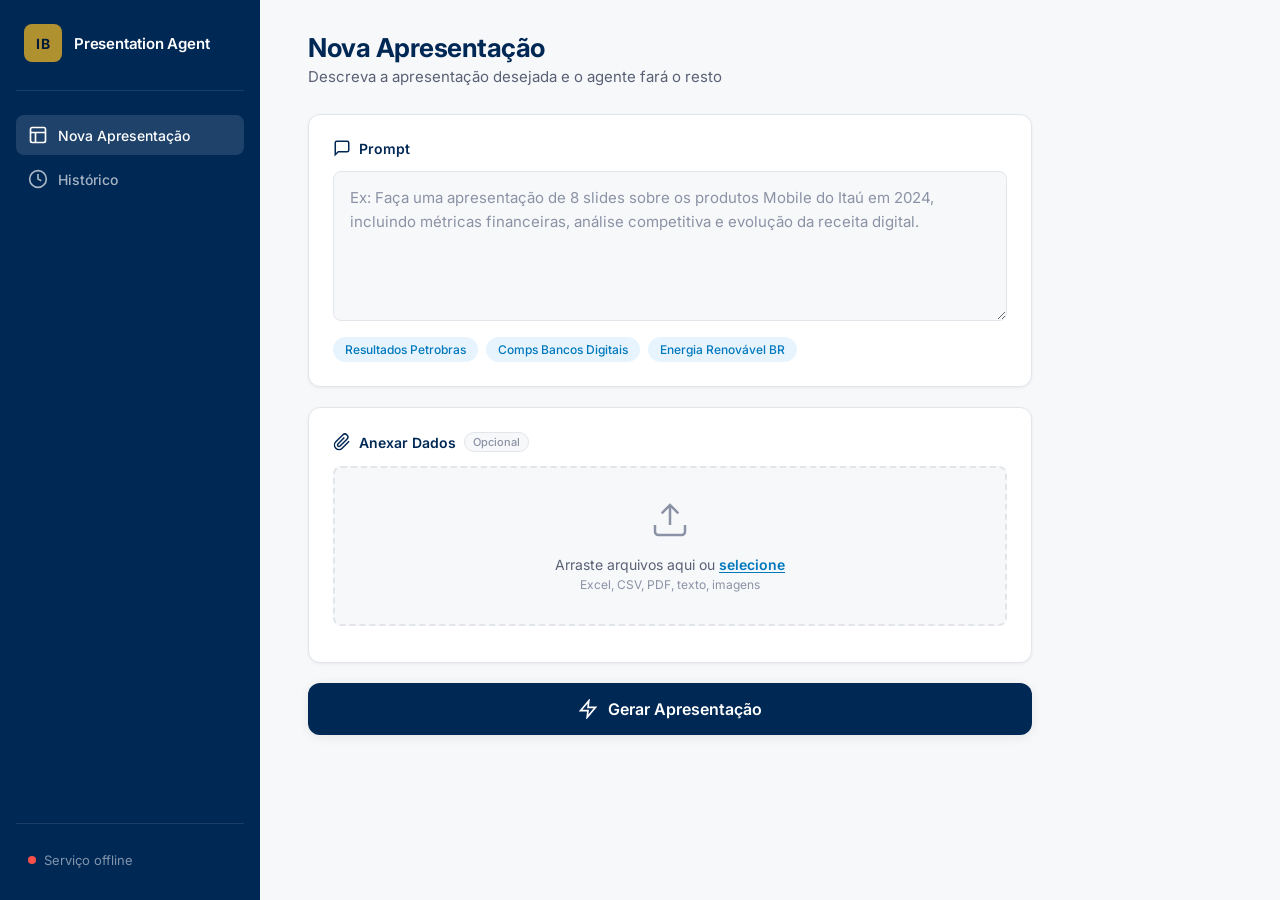
==== frontend-for-github/index.html @ 0ac18120 "fix: converter frontend-for-github em pasta normal e adicionar .gitmodules para pptx-service (corrig" ====
<!DOCTYPE html>
<html lang="pt-BR">
<head>
  <meta charset="UTF-8">
  <meta name="viewport" content="width=device-width, initial-scale=1.0">
  <title>IB Presentation Agent</title>
  <link rel="preconnect" href="https://fonts.googleapis.com">
  <link href="https://fonts.googleapis.com/css2?family=Inter:wght@300;400;500;600;700&display=swap" rel="stylesheet">
  <link rel="stylesheet" href="style.css">
</head>
<body>
  <div class="app">
    <aside class="sidebar">
      <div class="sidebar-logo">
        <div class="logo-icon">IB</div>
        <span class="logo-text">Presentation Agent</span>
      </div>
      <nav class="sidebar-nav">
        <a href="#" class="nav-item active">
          <svg width="20" height="20" viewBox="0 0 24 24" fill="none" stroke="currentColor" stroke-width="2"><rect x="3" y="3" width="18" height="18" rx="2"/><path d="M3 9h18M9 21V9"/></svg>
          Nova Apresentação
        </a>
        <a href="#" class="nav-item" id="nav-history">
          <svg width="20" height="20" viewBox="0 0 24 24" fill="none" stroke="currentColor" stroke-width="2"><circle cx="12" cy="12" r="10"/><polyline points="12 6 12 12 16 14"/></svg>
          Histórico
        </a>
      </nav>
      <div class="sidebar-footer">
        <div class="api-status" id="api-status">
          <span class="status-dot offline"></span>
          <span class="status-text">Verificando...</span>
        </div>
      </div>
    </aside>
    <main class="main">
      <header class="header">
        <div>
          <h1 class="header-title">Nova Apresentação</h1>
          <p class="header-subtitle">Descreva a apresentação desejada e o agente fará o resto</p>
        </div>
      </header>
      <div class="content">
        <section class="card prompt-card">
          <label class="card-label">
            <svg width="18" height="18" viewBox="0 0 24 24" fill="none" stroke="currentColor" stroke-width="2"><path d="M21 15a2 2 0 0 1-2 2H7l-4 4V5a2 2 0 0 1 2-2h14a2 2 0 0 1 2 2z"/></svg>
            Prompt
          </label>
          <textarea
            id="prompt-input"
            class="prompt-textarea"
            placeholder="Ex: Faça uma apresentação de 8 slides sobre os produtos Mobile do Itaú em 2024, incluindo métricas financeiras, análise competitiva e evolução da receita digital."
            rows="5"
          ></textarea>
          <div class="prompt-hints">
            <span class="hint" data-prompt="Faça uma apresentação de 8 slides sobre os resultados financeiros da Petrobras em 2024">Resultados Petrobras</span>
            <span class="hint" data-prompt="Crie uma apresentação de 6 slides comparando os bancos digitais no Brasil: Nubank, Inter e C6 Bank">Comps Bancos Digitais</span>
            <span class="hint" data-prompt="Apresentação de 10 slides sobre o mercado de energia renovável no Brasil, com foco em eólica e solar">Energia Renovável BR</span>
          </div>
        </section>
        <section class="card upload-card">
          <label class="card-label">
            <svg width="18" height="18" viewBox="0 0 24 24" fill="none" stroke="currentColor" stroke-width="2"><path d="M21.44 11.05l-9.19 9.19a6 6 0 0 1-8.49-8.49l9.19-9.19a4 4 0 0 1 5.66 5.66l-9.2 9.19a2 2 0 0 1-2.83-2.83l8.49-8.49"/></svg>
            Anexar Dados
            <span class="optional-badge">Opcional</span>
          </label>
          <div class="dropzone" id="dropzone">
            <div class="dropzone-content">
              <svg width="40" height="40" viewBox="0 0 24 24" fill="none" stroke="currentColor" stroke-width="1.5"><path d="M21 15v4a2 2 0 0 1-2 2H5a2 2 0 0 1-2-2v-4"/><polyline points="17 8 12 3 7 8"/><line x1="12" y1="3" x2="12" y2="15"/></svg>
              <p class="dropzone-text">Arraste arquivos aqui ou <span class="dropzone-link">selecione</span></p>
              <p class="dropzone-sub">Excel, CSV, PDF, texto, imagens</p>
            </div>
            <input type="file" id="file-input" multiple accept=".xlsx,.xls,.csv,.pdf,.txt,.json,.png,.jpg,.jpeg" hidden>
          </div>
          <div class="file-list" id="file-list"></div>
        </section>
        <button class="generate-btn" id="generate-btn">
          <svg width="20" height="20" viewBox="0 0 24 24" fill="none" stroke="currentColor" stroke-width="2"><polygon points="13 2 3 14 12 14 11 22 21 10 12 10"/></svg>
          Gerar Apresentação
        </button>
        <section class="card progress-card hidden" id="progress-card">
          <div class="progress-header">
            <div class="spinner"></div>
            <span class="progress-title" id="progress-title">Iniciando...</span>
          </div>
          <div class="progress-bar-container">
            <div class="progress-bar" id="progress-bar"></div>
          </div>
          <div class="progress-steps" id="progress-steps">
            <div class="step active" data-step="1"><span class="step-dot"></span><span class="step-label">Analisando prompt</span></div>
            <div class="step" data-step="2"><span class="step-dot"></span><span class="step-label">Pesquisando dados</span></div>
            <div class="step" data-step="3"><span class="step-dot"></span><span class="step-label">Gerando conteúdo</span></div>
            <div class="step" data-step="4"><span class="step-dot"></span><span class="step-label">Criando slides</span></div>
          </div>
        </section>
        <section class="card result-card hidden" id="result-card">
          <div class="result-icon">
            <svg width="48" height="48" viewBox="0 0 24 24" fill="none" stroke="currentColor" stroke-width="1.5"><path d="M22 11.08V12a10 10 0 1 1-5.93-9.14"/><polyline points="22 4 12 14.01 9 11.01"/></svg>
          </div>
          <h3 class="result-title">Apresentação Gerada</h3>
          <p class="result-sub" id="result-info"></p>
          <div class="result-reasoning-wrap hidden">
            <h4 class="result-reasoning-title">Raciocínio e pesquisas do agente</h4>
            <div class="result-reasoning-text" id="result-reasoning"></div>
          </div>
          <button class="download-btn" id="download-btn">
            <svg width="20" height="20" viewBox="0 0 24 24" fill="none" stroke="currentColor" stroke-width="2"><path d="M21 15v4a2 2 0 0 1-2 2H5a2 2 0 0 1-2-2v-4"/><polyline points="7 10 12 15 17 10"/><line x1="12" y1="15" x2="12" y2="3"/></svg>
            Baixar .pptx
          </button>
          <button class="new-btn" id="new-btn">Criar outra apresentação</button>
        </section>
        <section class="card error-card hidden" id="error-card">
          <div class="error-icon">
            <svg width="48" height="48" viewBox="0 0 24 24" fill="none" stroke="currentColor" stroke-width="1.5"><circle cx="12" cy="12" r="10"/><line x1="15" y1="9" x2="9" y2="15"/><line x1="9" y1="9" x2="15" y2="15"/></svg>
          </div>
          <h3 class="error-title">Erro ao Gerar</h3>
          <p class="error-message" id="error-message"></p>
          <button class="retry-btn" id="retry-btn">Tentar Novamente</button>
        </section>
      </div>
    </main>
  </div>
  <script src="app.js"></script>
</body>
</html>
---- frontend-for-github/style.css ----
/* ============================================
   IB Presentation Agent - Design System
   ============================================ */

:root {
  --navy: #002855;
  --navy-light: #003a75;
  --navy-dark: #001a3a;
  --blue: #0078be;
  --blue-light: #e8f4fd;
  --gold: #af9130;
  --gold-light: #f5f0e0;
  --bg: #f7f8fa;
  --surface: #ffffff;
  --border: #e2e5ea;
  --border-light: #eef0f3;
  --text: #1a1f2e;
  --text-secondary: #5a6175;
  --text-muted: #8b92a5;
  --green: #1a8a38;
  --green-bg: #e8f8ed;
  --red: #c22020;
  --red-bg: #fde8e8;
  --radius: 12px;
  --radius-sm: 8px;
  --shadow-sm: 0 1px 3px rgba(0, 0, 0, 0.06);
  --shadow: 0 2px 12px rgba(0, 0, 0, 0.08);
  --shadow-lg: 0 8px 30px rgba(0, 0, 0, 0.12);
  --transition: 0.2s ease;
}

* { margin: 0; padding: 0; box-sizing: border-box; }

body {
  font-family: 'Inter', -apple-system, BlinkMacSystemFont, sans-serif;
  background: var(--bg);
  color: var(--text);
  min-height: 100vh;
  -webkit-font-smoothing: antialiased;
}

.app { display: flex; min-height: 100vh; }

.sidebar {
  width: 260px;
  background: var(--navy);
  color: white;
  display: flex;
  flex-direction: column;
  padding: 24px 16px;
  position: fixed;
  top: 0; left: 0; bottom: 0;
  z-index: 10;
}

.sidebar-logo {
  display: flex;
  align-items: center;
  gap: 12px;
  padding: 0 8px 28px;
  border-bottom: 1px solid rgba(255, 255, 255, 0.1);
  margin-bottom: 24px;
}

.logo-icon {
  width: 38px; height: 38px;
  background: var(--gold);
  border-radius: 8px;
  display: flex; align-items: center; justify-content: center;
  font-weight: 700; font-size: 14px; letter-spacing: 1px;
  color: var(--navy-dark);
}

.logo-text { font-weight: 600; font-size: 15px; letter-spacing: -0.2px; }

.sidebar-nav { flex: 1; display: flex; flex-direction: column; gap: 4px; }

.nav-item {
  display: flex; align-items: center; gap: 10px;
  padding: 10px 12px;
  border-radius: var(--radius-sm);
  color: rgba(255, 255, 255, 0.65);
  text-decoration: none;
  font-size: 14px; font-weight: 500;
  transition: var(--transition);
}

.nav-item:hover { background: rgba(255, 255, 255, 0.08); color: white; }
.nav-item.active { background: rgba(255, 255, 255, 0.12); color: white; }

.sidebar-footer { padding-top: 20px; border-top: 1px solid rgba(255, 255, 255, 0.1); }

.api-status {
  display: flex; align-items: center; gap: 8px;
  padding: 8px 12px;
  font-size: 13px;
  color: rgba(255, 255, 255, 0.5);
}

.status-dot { width: 8px; height: 8px; border-radius: 50%; flex-shrink: 0; }
.status-dot.online { background: #34d058; box-shadow: 0 0 6px rgba(52, 208, 88, 0.5); }
.status-dot.offline { background: #f85149; }

.main { flex: 1; margin-left: 260px; display: flex; flex-direction: column; }

.header { padding: 32px 48px 0; }
.header-title { font-size: 26px; font-weight: 700; color: var(--navy); letter-spacing: -0.5px; }
.header-subtitle { font-size: 15px; color: var(--text-secondary); margin-top: 4px; }

.content {
  padding: 28px 48px 48px;
  max-width: 820px;
  display: flex;
  flex-direction: column;
  gap: 20px;
}

.card {
  background: var(--surface);
  border: 1px solid var(--border);
  border-radius: var(--radius);
  padding: 24px;
  box-shadow: var(--shadow-sm);
}

.card-label {
  display: flex; align-items: center; gap: 8px;
  font-size: 14px; font-weight: 600; color: var(--navy);
  margin-bottom: 14px;
}

.optional-badge {
  font-size: 11px; font-weight: 500; color: var(--text-muted);
  background: var(--bg);
  padding: 2px 8px;
  border-radius: 10px;
  border: 1px solid var(--border);
}

.prompt-textarea {
  width: 100%;
  border: 1px solid var(--border);
  border-radius: var(--radius-sm);
  padding: 14px 16px;
  font-family: inherit;
  font-size: 15px;
  line-height: 1.6;
  color: var(--text);
  resize: vertical;
  min-height: 120px;
  transition: var(--transition);
  background: var(--bg);
}

.prompt-textarea::placeholder { color: var(--text-muted); }
.prompt-textarea:focus {
  outline: none;
  border-color: var(--blue);
  box-shadow: 0 0 0 3px var(--blue-light);
  background: white;
}

.prompt-hints { display: flex; gap: 8px; margin-top: 12px; flex-wrap: wrap; }

.hint {
  font-size: 12px;
  padding: 5px 12px;
  background: var(--blue-light);
  color: var(--blue);
  border-radius: 20px;
  cursor: pointer;
  transition: var(--transition);
  font-weight: 500;
}

.hint:hover { background: var(--blue); color: white; }

.dropzone {
  border: 2px dashed var(--border);
  border-radius: var(--radius-sm);
  padding: 32px;
  text-align: center;
  cursor: pointer;
  transition: var(--transition);
  background: var(--bg);
}

.dropzone:hover, .dropzone.dragover {
  border-color: var(--blue);
  background: var(--blue-light);
}

.dropzone-content svg { color: var(--text-muted); margin-bottom: 12px; }
.dropzone-text { font-size: 14px; color: var(--text-secondary); }
.dropzone-link { color: var(--blue); font-weight: 600; text-decoration: underline; text-underline-offset: 2px; }
.dropzone-sub { font-size: 12px; color: var(--text-muted); margin-top: 4px; }

.file-list { display: flex; flex-direction: column; gap: 8px; margin-top: 12px; }

.file-item {
  display: flex; align-items: center; gap: 10px;
  padding: 10px 14px;
  background: var(--bg);
  border-radius: var(--radius-sm);
  border: 1px solid var(--border-light);
}

.file-icon {
  width: 36px; height: 36px;
  border-radius: 8px;
  display: flex; align-items: center; justify-content: center;
  font-size: 11px; font-weight: 700; color: white;
  flex-shrink: 0;
  text-transform: uppercase;
}

.file-icon.xlsx { background: #1d6f42; }
.file-icon.csv { background: #2e7d32; }
.file-icon.pdf { background: #c62828; }
.file-icon.txt { background: #546e7a; }
.file-icon.json { background: #f57c00; }
.file-icon.img { background: #7b1fa2; }

.file-info { flex: 1; min-width: 0; }
.file-name { font-size: 13px; font-weight: 500; color: var(--text); white-space: nowrap; overflow: hidden; text-overflow: ellipsis; }
.file-size { font-size: 12px; color: var(--text-muted); }

.file-remove {
  width: 28px; height: 28px;
  border: none; background: transparent; color: var(--text-muted);
  cursor: pointer; border-radius: 6px;
  display: flex; align-items: center; justify-content: center;
  transition: var(--transition);
  flex-shrink: 0;
}

.file-remove:hover { background: var(--red-bg); color: var(--red); }

.generate-btn {
  display: flex; align-items: center; justify-content: center; gap: 10px;
  width: 100%;
  padding: 16px;
  background: var(--navy);
  color: white;
  border: none;
  border-radius: var(--radius);
  font-family: inherit;
  font-size: 16px;
  font-weight: 600;
  cursor: pointer;
  transition: var(--transition);
  box-shadow: var(--shadow);
}

.generate-btn:hover { background: var(--navy-light); box-shadow: var(--shadow-lg); transform: translateY(-1px); }
.generate-btn:active { transform: translateY(0); }
.generate-btn:disabled { opacity: 0.5; cursor: not-allowed; transform: none; box-shadow: none; }

.progress-card { border-color: var(--blue); border-width: 2px; }
.progress-header { display: flex; align-items: center; gap: 12px; margin-bottom: 18px; }

.spinner {
  width: 22px; height: 22px;
  border: 3px solid var(--border);
  border-top-color: var(--blue);
  border-radius: 50%;
  animation: spin 0.8s linear infinite;
}

@keyframes spin { to { transform: rotate(360deg); } }

.progress-title { font-size: 15px; font-weight: 600; color: var(--navy); }
.progress-bar-container { width: 100%; height: 6px; background: var(--bg); border-radius: 3px; overflow: hidden; margin-bottom: 20px; }
.progress-bar { height: 100%; background: linear-gradient(90deg, var(--navy), var(--blue)); border-radius: 3px; width: 0%; transition: width 0.6s ease; }
.progress-steps { display: flex; gap: 24px; }

.step { display: flex; align-items: center; gap: 8px; font-size: 13px; color: var(--text-muted); transition: var(--transition); }
.step.active { color: var(--blue); font-weight: 600; }
.step.done { color: var(--green); }

.step-dot { width: 10px; height: 10px; border-radius: 50%; border: 2px solid var(--border); flex-shrink: 0; transition: var(--transition); }
.step.active .step-dot { border-color: var(--blue); background: var(--blue); box-shadow: 0 0 6px rgba(0, 120, 190, 0.4); }
.step.done .step-dot { border-color: var(--green); background: var(--green); }

.result-card { text-align: center; padding: 40px 24px; border-color: var(--green); border-width: 2px; }
.result-icon { color: var(--green); margin-bottom: 16px; }
.result-title { font-size: 22px; font-weight: 700; color: var(--navy); margin-bottom: 6px; }
.result-sub { font-size: 14px; color: var(--text-secondary); margin-bottom: 24px; }

.result-reasoning-wrap {
  text-align: left;
  margin-bottom: 24px;
  padding: 16px;
  background: var(--bg);
  border: 1px solid var(--border);
  border-radius: var(--radius-sm);
}
.result-reasoning-wrap.hidden { display: none !important; }
.result-reasoning-title { font-size: 13px; font-weight: 600; color: var(--navy); margin-bottom: 10px; }
.result-reasoning-text { font-size: 13px; color: var(--text-secondary); line-height: 1.6; white-space: pre-wrap; word-break: break-word; }

.download-btn {
  display: inline-flex; align-items: center; gap: 8px;
  padding: 14px 36px;
  background: var(--green);
  color: white;
  border: none;
  border-radius: var(--radius-sm);
  font-family: inherit;
  font-size: 15px;
  font-weight: 600;
  cursor: pointer;
  transition: var(--transition);
  box-shadow: var(--shadow);
}

.download-btn:hover { filter: brightness(1.1); box-shadow: var(--shadow-lg); transform: translateY(-1px); }

.new-btn {
  display: block;
  margin: 16px auto 0;
  padding: 10px 24px;
  background: transparent;
  color: var(--text-secondary);
  border: 1px solid var(--border);
  border-radius: var(--radius-sm);
  font-family: inherit;
  font-size: 14px;
  font-weight: 500;
  cursor: pointer;
  transition: var(--transition);
}

.new-btn:hover { background: var(--bg); color: var(--text); }

.error-card { text-align: center; padding: 40px 24px; border-color: var(--red); border-width: 2px; }
.error-icon { color: var(--red); margin-bottom: 16px; }
.error-title { font-size: 20px; font-weight: 700; color: var(--red); margin-bottom: 8px; }
.error-message { font-size: 14px; color: var(--text-secondary); margin-bottom: 24px; max-width: 500px; margin-left: auto; margin-right: auto; line-height: 1.6; }
.retry-btn { padding: 12px 28px; background: var(--red); color: white; border: none; border-radius: var(--radius-sm); font-family: inherit; font-size: 14px; font-weight: 600; cursor: pointer; transition: var(--transition); }
.retry-btn:hover { filter: brightness(1.1); }

.hidden { display: none !important; }

@media (max-width: 900px) {
  .sidebar { width: 72px; padding: 16px 8px; }
  .logo-text, .nav-item span:not(.step-dot), .status-text { display: none; }
  .sidebar-logo { justify-content: center; padding-bottom: 20px; }
  .nav-item { justify-content: center; padding: 12px; }
  .main { margin-left: 72px; }
  .header, .content { padding-left: 28px; padding-right: 28px; }
  .progress-steps { flex-wrap: wrap; gap: 12px; }
}

@media (max-width: 600px) {
  .sidebar { display: none; }
  .main { margin-left: 0; }
  .header, .content { padding-left: 20px; padding-right: 20px; }
  .header { padding-top: 24px; }
  .prompt-hints { flex-direction: column; }
}
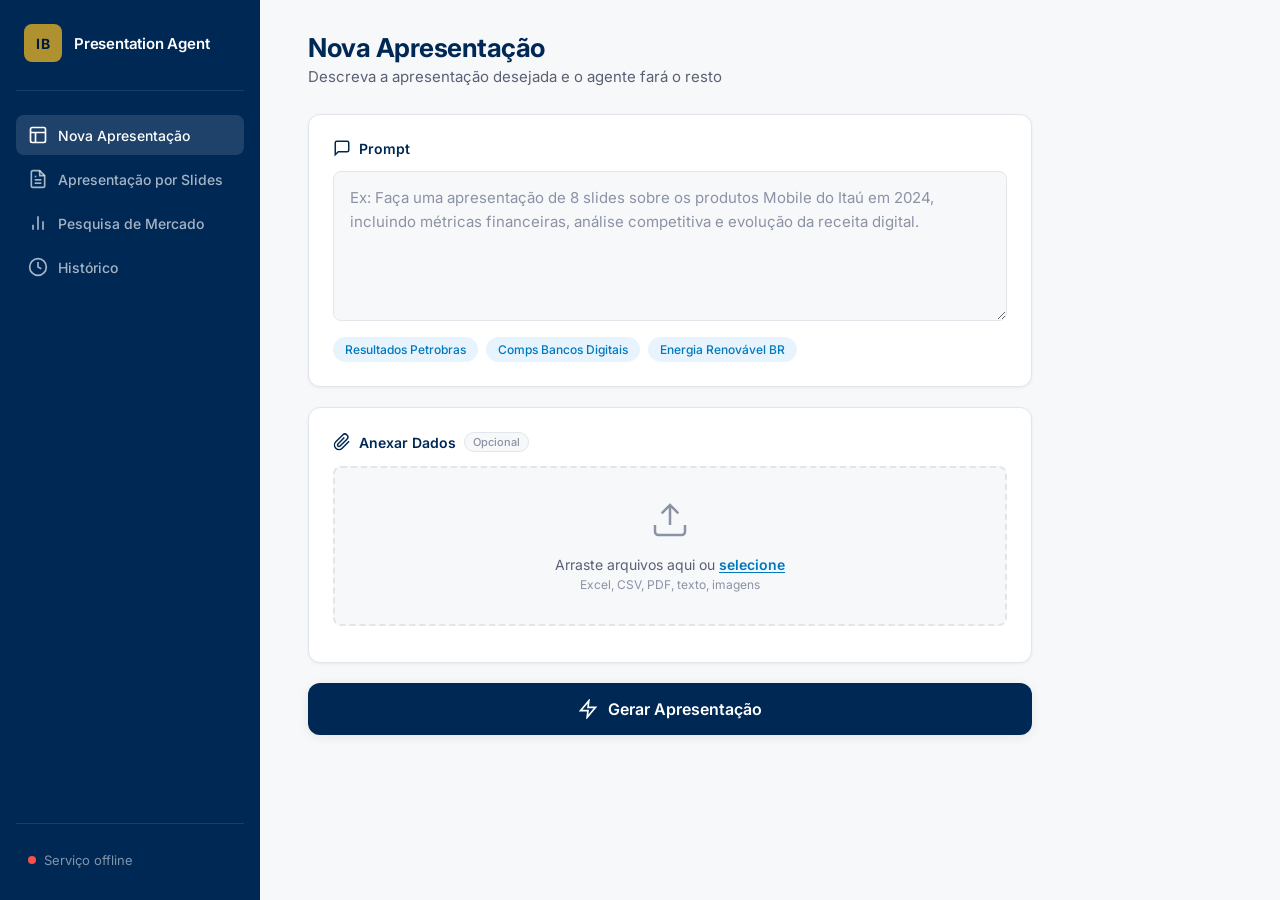
==== commit 4592162d: "feat: add Apresentação por Slides + sync full frontend" ====
--- a/frontend-for-github/index.html
+++ b/frontend-for-github/index.html
@@ -10,21 +10,32 @@
 </head>
 <body>
   <div class="app">
+    <!-- Sidebar -->
     <aside class="sidebar">
       <div class="sidebar-logo">
         <div class="logo-icon">IB</div>
         <span class="logo-text">Presentation Agent</span>
       </div>
+
       <nav class="sidebar-nav">
-        <a href="#" class="nav-item active">
+        <a href="#" class="nav-item active" id="nav-presentation">
           <svg width="20" height="20" viewBox="0 0 24 24" fill="none" stroke="currentColor" stroke-width="2"><rect x="3" y="3" width="18" height="18" rx="2"/><path d="M3 9h18M9 21V9"/></svg>
           Nova Apresentação
+        </a>
+        <a href="#" class="nav-item" id="nav-slides-prompt">
+          <svg width="20" height="20" viewBox="0 0 24 24" fill="none" stroke="currentColor" stroke-width="2"><path d="M14 2H6a2 2 0 0 0-2 2v16a2 2 0 0 0 2 2h12a2 2 0 0 0 2-2V8z"/><polyline points="14 2 14 8 20 8"/><line x1="16" y1="13" x2="8" y2="13"/><line x1="16" y1="17" x2="8" y2="17"/><polyline points="10 9 9 9 8 9"/></svg>
+          Apresentação por Slides
+        </a>
+        <a href="#" class="nav-item" id="nav-market-research">
+          <svg width="20" height="20" viewBox="0 0 24 24" fill="none" stroke="currentColor" stroke-width="2"><line x1="18" y1="20" x2="18" y2="10"/><line x1="12" y1="20" x2="12" y2="4"/><line x1="6" y1="20" x2="6" y2="14"/></svg>
+          Pesquisa de Mercado
         </a>
         <a href="#" class="nav-item" id="nav-history">
           <svg width="20" height="20" viewBox="0 0 24 24" fill="none" stroke="currentColor" stroke-width="2"><circle cx="12" cy="12" r="10"/><polyline points="12 6 12 12 16 14"/></svg>
           Histórico
         </a>
       </nav>
+
       <div class="sidebar-footer">
         <div class="api-status" id="api-status">
           <span class="status-dot offline"></span>
@@ -32,14 +43,22 @@
         </div>
       </div>
     </aside>
+
+    <!-- Main Content -->
     <main class="main">
+      <!-- Header -->
       <header class="header">
         <div>
           <h1 class="header-title">Nova Apresentação</h1>
           <p class="header-subtitle">Descreva a apresentação desejada e o agente fará o resto</p>
         </div>
       </header>
+
+      <!-- Content Area -->
       <div class="content">
+        <!-- View: Nova Apresentação -->
+        <div class="view-content view-presentation" id="view-presentation">
+        <!-- Prompt Section -->
         <section class="card prompt-card">
           <label class="card-label">
             <svg width="18" height="18" viewBox="0 0 24 24" fill="none" stroke="currentColor" stroke-width="2"><path d="M21 15a2 2 0 0 1-2 2H7l-4 4V5a2 2 0 0 1 2-2h14a2 2 0 0 1 2 2z"/></svg>
@@ -57,12 +76,15 @@
             <span class="hint" data-prompt="Apresentação de 10 slides sobre o mercado de energia renovável no Brasil, com foco em eólica e solar">Energia Renovável BR</span>
           </div>
         </section>
+
+        <!-- File Upload Section -->
         <section class="card upload-card">
           <label class="card-label">
             <svg width="18" height="18" viewBox="0 0 24 24" fill="none" stroke="currentColor" stroke-width="2"><path d="M21.44 11.05l-9.19 9.19a6 6 0 0 1-8.49-8.49l9.19-9.19a4 4 0 0 1 5.66 5.66l-9.2 9.19a2 2 0 0 1-2.83-2.83l8.49-8.49"/></svg>
             Anexar Dados
             <span class="optional-badge">Opcional</span>
           </label>
+
           <div class="dropzone" id="dropzone">
             <div class="dropzone-content">
               <svg width="40" height="40" viewBox="0 0 24 24" fill="none" stroke="currentColor" stroke-width="1.5"><path d="M21 15v4a2 2 0 0 1-2 2H5a2 2 0 0 1-2-2v-4"/><polyline points="17 8 12 3 7 8"/><line x1="12" y1="3" x2="12" y2="15"/></svg>
@@ -71,12 +93,78 @@
             </div>
             <input type="file" id="file-input" multiple accept=".xlsx,.xls,.csv,.pdf,.txt,.json,.png,.jpg,.jpeg" hidden>
           </div>
+
           <div class="file-list" id="file-list"></div>
         </section>
+
+        <!-- Generate Button -->
         <button class="generate-btn" id="generate-btn">
           <svg width="20" height="20" viewBox="0 0 24 24" fill="none" stroke="currentColor" stroke-width="2"><polygon points="13 2 3 14 12 14 11 22 21 10 12 10"/></svg>
           Gerar Apresentação
         </button>
+        </div>
+
+        <!-- View: Apresentação por Slides -->
+        <div class="view-content view-slides-prompt hidden" id="view-slides-prompt">
+          <section class="card prompt-card">
+            <label class="card-label">
+              <svg width="18" height="18" viewBox="0 0 24 24" fill="none" stroke="currentColor" stroke-width="2"><path d="M14 2H6a2 2 0 0 0-2 2v16a2 2 0 0 0 2 2h12a2 2 0 0 0 2-2V8z"/><polyline points="14 2 14 8 20 8"/><line x1="16" y1="13" x2="8" y2="13"/><line x1="16" y1="17" x2="8" y2="17"/><polyline points="10 9 9 9 8 9"/></svg>
+              Conteúdo dos Slides
+            </label>
+            <textarea
+              id="slides-prompt-input"
+              class="prompt-textarea"
+              placeholder="SLIDE 1 — COVER&#10;Headline: Título da Apresentação&#10;Subheadline: Subtítulo descritivo&#10;Strictly Confidential — Mês Ano&#10;&#10;SLIDE 2 — NOME DO SLIDE&#10;Headline: Título do slide&#10;Body: Parágrafos e bullets com o conteúdo...&#10;&#10;SLIDE 3 — COMPARATIVO&#10;Headline: Título&#10;Left column: item A, item B...&#10;Right column: item C, item D..."
+              rows="12"
+            ></textarea>
+            <p class="prompt-hint-text">Defina cada slide com Headline, Subheadline, Body, Left/Right column, ou tabelas (Term | Detail).</p>
+          </section>
+          <button class="generate-btn" id="slides-generate-btn">
+            <svg width="20" height="20" viewBox="0 0 24 24" fill="none" stroke="currentColor" stroke-width="2"><polygon points="13 2 3 14 12 14 11 22 21 10 12 10"/></svg>
+            Gerar Apresentação
+          </button>
+        </div>
+
+        <!-- View: Pesquisa de Mercado -->
+        <div class="view-content view-market-research hidden" id="view-market-research">
+          <section class="card prompt-card">
+            <label class="card-label">
+              <svg width="18" height="18" viewBox="0 0 24 24" fill="none" stroke="currentColor" stroke-width="2"><line x1="18" y1="20" x2="18" y2="10"/><line x1="12" y1="20" x2="12" y2="4"/><line x1="6" y1="20" x2="6" y2="14"/></svg>
+              Tópico de Pesquisa
+            </label>
+            <textarea
+              id="research-topic-input"
+              class="prompt-textarea"
+              placeholder="Ex: Mercado de bancos digitais no Brasil, setor de energia renovável, empresas ITUB4 PETR4 VALE3"
+              rows="4"
+            ></textarea>
+            <div class="research-options">
+              <div class="research-option">
+                <label for="research-period">Período</label>
+                <select id="research-period">
+                  <option value="12">Últimos 12 meses</option>
+                  <option value="6">Últimos 6 meses</option>
+                  <option value="24">Últimos 24 meses</option>
+                  <option value="36">Últimos 36 meses</option>
+                </select>
+              </div>
+              <div class="research-option">
+                <label for="research-sources">Fontes preferidas</label>
+                <select id="research-sources">
+                  <option value="">Todas (APIs + Web)</option>
+                  <option value="apis">Apenas APIs (Brapi, FMP)</option>
+                  <option value="web">Apenas pesquisa web</option>
+                </select>
+              </div>
+            </div>
+          </section>
+          <button class="generate-btn" id="research-execute-btn">
+            <svg width="20" height="20" viewBox="0 0 24 24" fill="none" stroke="currentColor" stroke-width="2"><polygon points="13 2 3 14 12 14 11 22 21 10 12 10"/></svg>
+            Executar Pesquisa
+          </button>
+        </div>
+
+        <!-- Progress Section (hidden by default) -->
         <section class="card progress-card hidden" id="progress-card">
           <div class="progress-header">
             <div class="spinner"></div>
@@ -86,12 +174,26 @@
             <div class="progress-bar" id="progress-bar"></div>
           </div>
           <div class="progress-steps" id="progress-steps">
-            <div class="step active" data-step="1"><span class="step-dot"></span><span class="step-label">Analisando prompt</span></div>
-            <div class="step" data-step="2"><span class="step-dot"></span><span class="step-label">Pesquisando dados</span></div>
-            <div class="step" data-step="3"><span class="step-dot"></span><span class="step-label">Gerando conteúdo</span></div>
-            <div class="step" data-step="4"><span class="step-dot"></span><span class="step-label">Criando slides</span></div>
-          </div>
-        </section>
+            <div class="step active" data-step="1">
+              <span class="step-dot"></span>
+              <span class="step-label">Analisando prompt</span>
+            </div>
+            <div class="step" data-step="2">
+              <span class="step-dot"></span>
+              <span class="step-label">Pesquisando dados</span>
+            </div>
+            <div class="step" data-step="3">
+              <span class="step-dot"></span>
+              <span class="step-label">Gerando conteúdo</span>
+            </div>
+            <div class="step" data-step="4">
+              <span class="step-dot"></span>
+              <span class="step-label">Criando slides</span>
+            </div>
+          </div>
+        </section>
+
+        <!-- Result Section (hidden by default) -->
         <section class="card result-card hidden" id="result-card">
           <div class="result-icon">
             <svg width="48" height="48" viewBox="0 0 24 24" fill="none" stroke="currentColor" stroke-width="1.5"><path d="M22 11.08V12a10 10 0 1 1-5.93-9.14"/><polyline points="22 4 12 14.01 9 11.01"/></svg>
@@ -102,12 +204,37 @@
             <h4 class="result-reasoning-title">Raciocínio e pesquisas do agente</h4>
             <div class="result-reasoning-text" id="result-reasoning"></div>
           </div>
-          <button class="download-btn" id="download-btn">
-            <svg width="20" height="20" viewBox="0 0 24 24" fill="none" stroke="currentColor" stroke-width="2"><path d="M21 15v4a2 2 0 0 1-2 2H5a2 2 0 0 1-2-2v-4"/><polyline points="7 10 12 15 17 10"/><line x1="12" y1="15" x2="12" y2="3"/></svg>
-            Baixar .pptx
-          </button>
+          <div class="result-analysis-wrap hidden" id="result-analysis-wrap">
+            <div class="result-analysis-header">
+              <h4 class="result-analysis-title">Roteiro de apresentação — conteúdo definido para cada slide</h4>
+              <button type="button" class="copy-analysis-btn" id="copy-analysis-btn">Copiar</button>
+            </div>
+            <pre class="result-analysis-text" id="result-analysis-text"></pre>
+          </div>
+          <div class="result-actions" id="result-actions-presentation">
+            <button class="download-btn" id="open-slides-btn">
+              <svg width="20" height="20" viewBox="0 0 24 24" fill="none" stroke="currentColor" stroke-width="2"><rect x="2" y="3" width="20" height="14" rx="2"/><path d="M8 21h8"/><path d="M12 17v4"/></svg>
+              Abrir Apresentação
+            </button>
+            <button class="download-btn sheets-btn" id="open-sheets-btn" style="display:none;">
+              <svg width="20" height="20" viewBox="0 0 24 24" fill="none" stroke="currentColor" stroke-width="2"><rect x="3" y="3" width="18" height="18" rx="2"/><path d="M3 9h18"/><path d="M3 15h18"/><path d="M9 3v18"/></svg>
+              Editar Dados (Sheets)
+            </button>
+          </div>
+          <div class="result-actions hidden" id="result-actions-research">
+            <button class="download-btn" id="open-research-sheets-btn">
+              <svg width="20" height="20" viewBox="0 0 24 24" fill="none" stroke="currentColor" stroke-width="2"><rect x="3" y="3" width="18" height="18" rx="2"/><path d="M3 9h18"/><path d="M3 15h18"/><path d="M9 3v18"/></svg>
+              Abrir Planilha
+            </button>
+            <button class="download-btn sheets-btn" id="open-report-btn" style="display:none;">
+              <svg width="20" height="20" viewBox="0 0 24 24" fill="none" stroke="currentColor" stroke-width="2"><path d="M14 2H6a2 2 0 0 0-2 2v16a2 2 0 0 0 2 2h12a2 2 0 0 0 2-2V8z"/><polyline points="14 2 14 8 20 8"/><line x1="16" y1="13" x2="8" y2="13"/><line x1="16" y1="17" x2="8" y2="17"/><polyline points="10 9 9 9 8 9"/></svg>
+              Abrir Relatório
+            </button>
+          </div>
           <button class="new-btn" id="new-btn">Criar outra apresentação</button>
         </section>
+
+        <!-- Error Section (hidden by default) -->
         <section class="card error-card hidden" id="error-card">
           <div class="error-icon">
             <svg width="48" height="48" viewBox="0 0 24 24" fill="none" stroke="currentColor" stroke-width="1.5"><circle cx="12" cy="12" r="10"/><line x1="15" y1="9" x2="9" y2="15"/><line x1="9" y1="9" x2="15" y2="15"/></svg>
@@ -119,6 +246,7 @@
       </div>
     </main>
   </div>
+
   <script src="app.js"></script>
 </body>
 </html>
--- a/frontend-for-github/style.css
+++ b/frontend-for-github/style.css
@@ -115,6 +115,8 @@
   gap: 20px;
 }
 
+.view-content { display: flex; flex-direction: column; gap: 20px; }
+
 .card {
   background: var(--surface);
   border: 1px solid var(--border);
@@ -131,10 +133,8 @@
 
 .optional-badge {
   font-size: 11px; font-weight: 500; color: var(--text-muted);
-  background: var(--bg);
-  padding: 2px 8px;
-  border-radius: 10px;
-  border: 1px solid var(--border);
+  background: var(--bg); padding: 2px 8px;
+  border-radius: 10px; border: 1px solid var(--border);
 }
 
 .prompt-textarea {
@@ -142,123 +142,111 @@
   border: 1px solid var(--border);
   border-radius: var(--radius-sm);
   padding: 14px 16px;
-  font-family: inherit;
-  font-size: 15px;
-  line-height: 1.6;
-  color: var(--text);
-  resize: vertical;
-  min-height: 120px;
-  transition: var(--transition);
-  background: var(--bg);
+  font-family: inherit; font-size: 15px; line-height: 1.6;
+  color: var(--text); resize: vertical; min-height: 120px;
+  transition: var(--transition); background: var(--bg);
 }
 
 .prompt-textarea::placeholder { color: var(--text-muted); }
 .prompt-textarea:focus {
-  outline: none;
-  border-color: var(--blue);
+  outline: none; border-color: var(--blue);
   box-shadow: 0 0 0 3px var(--blue-light);
   background: white;
 }
 
 .prompt-hints { display: flex; gap: 8px; margin-top: 12px; flex-wrap: wrap; }
-
 .hint {
-  font-size: 12px;
-  padding: 5px 12px;
-  background: var(--blue-light);
-  color: var(--blue);
-  border-radius: 20px;
-  cursor: pointer;
-  transition: var(--transition);
-  font-weight: 500;
-}
-
+  font-size: 12px; padding: 5px 12px;
+  background: var(--blue-light); color: var(--blue);
+  border-radius: 20px; cursor: pointer;
+  transition: var(--transition); font-weight: 500;
+}
 .hint:hover { background: var(--blue); color: white; }
+
+.prompt-hint-text {
+  font-size: 13px; color: var(--text-muted);
+  margin-top: 12px; line-height: 1.5;
+}
+
+.research-options { display: flex; gap: 24px; margin-top: 16px; flex-wrap: wrap; }
+.research-option { flex: 1; min-width: 160px; }
+.research-option label {
+  display: block; font-size: 13px; font-weight: 500;
+  color: var(--text-secondary); margin-bottom: 6px;
+}
+.research-option select {
+  width: 100%; padding: 10px 12px;
+  border: 1px solid var(--border); border-radius: var(--radius-sm);
+  font-size: 14px; color: var(--text); background: white; cursor: pointer;
+}
+.research-option select:focus {
+  outline: none; border-color: var(--blue);
+  box-shadow: 0 0 0 2px var(--blue-light);
+}
 
 .dropzone {
   border: 2px dashed var(--border);
   border-radius: var(--radius-sm);
-  padding: 32px;
-  text-align: center;
-  cursor: pointer;
-  transition: var(--transition);
-  background: var(--bg);
-}
-
+  padding: 32px; text-align: center; cursor: pointer;
+  transition: var(--transition); background: var(--bg);
+}
 .dropzone:hover, .dropzone.dragover {
-  border-color: var(--blue);
-  background: var(--blue-light);
-}
-
+  border-color: var(--blue); background: var(--blue-light);
+}
 .dropzone-content svg { color: var(--text-muted); margin-bottom: 12px; }
 .dropzone-text { font-size: 14px; color: var(--text-secondary); }
 .dropzone-link { color: var(--blue); font-weight: 600; text-decoration: underline; text-underline-offset: 2px; }
 .dropzone-sub { font-size: 12px; color: var(--text-muted); margin-top: 4px; }
 
 .file-list { display: flex; flex-direction: column; gap: 8px; margin-top: 12px; }
-
 .file-item {
   display: flex; align-items: center; gap: 10px;
   padding: 10px 14px;
-  background: var(--bg);
-  border-radius: var(--radius-sm);
+  background: var(--bg); border-radius: var(--radius-sm);
   border: 1px solid var(--border-light);
 }
-
 .file-icon {
-  width: 36px; height: 36px;
-  border-radius: 8px;
+  width: 36px; height: 36px; border-radius: 8px;
   display: flex; align-items: center; justify-content: center;
   font-size: 11px; font-weight: 700; color: white;
-  flex-shrink: 0;
-  text-transform: uppercase;
-}
-
+  flex-shrink: 0; text-transform: uppercase;
+}
 .file-icon.xlsx { background: #1d6f42; }
 .file-icon.csv { background: #2e7d32; }
 .file-icon.pdf { background: #c62828; }
 .file-icon.txt { background: #546e7a; }
 .file-icon.json { background: #f57c00; }
 .file-icon.img { background: #7b1fa2; }
-
 .file-info { flex: 1; min-width: 0; }
 .file-name { font-size: 13px; font-weight: 500; color: var(--text); white-space: nowrap; overflow: hidden; text-overflow: ellipsis; }
 .file-size { font-size: 12px; color: var(--text-muted); }
-
 .file-remove {
-  width: 28px; height: 28px;
-  border: none; background: transparent; color: var(--text-muted);
-  cursor: pointer; border-radius: 6px;
+  width: 28px; height: 28px; border: none; background: transparent;
+  color: var(--text-muted); cursor: pointer; border-radius: 6px;
   display: flex; align-items: center; justify-content: center;
-  transition: var(--transition);
-  flex-shrink: 0;
-}
-
+  transition: var(--transition); flex-shrink: 0;
+}
 .file-remove:hover { background: var(--red-bg); color: var(--red); }
 
 .generate-btn {
   display: flex; align-items: center; justify-content: center; gap: 10px;
-  width: 100%;
-  padding: 16px;
-  background: var(--navy);
-  color: white;
-  border: none;
+  width: 100%; padding: 16px;
+  background: var(--navy); color: white; border: none;
   border-radius: var(--radius);
-  font-family: inherit;
-  font-size: 16px;
-  font-weight: 600;
-  cursor: pointer;
-  transition: var(--transition);
+  font-family: inherit; font-size: 16px; font-weight: 600;
+  cursor: pointer; transition: var(--transition);
   box-shadow: var(--shadow);
 }
-
-.generate-btn:hover { background: var(--navy-light); box-shadow: var(--shadow-lg); transform: translateY(-1px); }
+.generate-btn:hover {
+  background: var(--navy-light);
+  box-shadow: var(--shadow-lg);
+  transform: translateY(-1px);
+}
 .generate-btn:active { transform: translateY(0); }
 .generate-btn:disabled { opacity: 0.5; cursor: not-allowed; transform: none; box-shadow: none; }
 
 .progress-card { border-color: var(--blue); border-width: 2px; }
 .progress-header { display: flex; align-items: center; gap: 12px; margin-bottom: 18px; }
-
 .spinner {
   width: 22px; height: 22px;
   border: 3px solid var(--border);
@@ -266,78 +254,125 @@
   border-radius: 50%;
   animation: spin 0.8s linear infinite;
 }
-
 @keyframes spin { to { transform: rotate(360deg); } }
-
 .progress-title { font-size: 15px; font-weight: 600; color: var(--navy); }
-.progress-bar-container { width: 100%; height: 6px; background: var(--bg); border-radius: 3px; overflow: hidden; margin-bottom: 20px; }
-.progress-bar { height: 100%; background: linear-gradient(90deg, var(--navy), var(--blue)); border-radius: 3px; width: 0%; transition: width 0.6s ease; }
+.progress-bar-container {
+  width: 100%; height: 6px;
+  background: var(--bg); border-radius: 3px;
+  overflow: hidden; margin-bottom: 20px;
+}
+.progress-bar {
+  height: 100%;
+  background: linear-gradient(90deg, var(--navy), var(--blue));
+  border-radius: 3px; width: 0%;
+  transition: width 0.6s ease;
+}
 .progress-steps { display: flex; gap: 24px; }
-
-.step { display: flex; align-items: center; gap: 8px; font-size: 13px; color: var(--text-muted); transition: var(--transition); }
+.step {
+  display: flex; align-items: center; gap: 8px;
+  font-size: 13px; color: var(--text-muted);
+  transition: var(--transition);
+}
 .step.active { color: var(--blue); font-weight: 600; }
 .step.done { color: var(--green); }
-
-.step-dot { width: 10px; height: 10px; border-radius: 50%; border: 2px solid var(--border); flex-shrink: 0; transition: var(--transition); }
-.step.active .step-dot { border-color: var(--blue); background: var(--blue); box-shadow: 0 0 6px rgba(0, 120, 190, 0.4); }
+.step-dot {
+  width: 10px; height: 10px; border-radius: 50%;
+  border: 2px solid var(--border);
+  flex-shrink: 0; transition: var(--transition);
+}
+.step.active .step-dot {
+  border-color: var(--blue); background: var(--blue);
+  box-shadow: 0 0 6px rgba(0, 120, 190, 0.4);
+}
 .step.done .step-dot { border-color: var(--green); background: var(--green); }
 
-.result-card { text-align: center; padding: 40px 24px; border-color: var(--green); border-width: 2px; }
+.result-card {
+  text-align: center; padding: 40px 24px;
+  border-color: var(--green); border-width: 2px;
+}
 .result-icon { color: var(--green); margin-bottom: 16px; }
 .result-title { font-size: 22px; font-weight: 700; color: var(--navy); margin-bottom: 6px; }
 .result-sub { font-size: 14px; color: var(--text-secondary); margin-bottom: 24px; }
-
+.result-sub.result-info-error {
+  color: var(--red); background: var(--red-bg);
+  padding: 10px 14px; border-radius: var(--radius-sm);
+}
 .result-reasoning-wrap {
-  text-align: left;
-  margin-bottom: 24px;
-  padding: 16px;
-  background: var(--bg);
-  border: 1px solid var(--border);
-  border-radius: var(--radius-sm);
+  text-align: left; margin-bottom: 24px;
+  padding: 16px; background: var(--bg);
+  border: 1px solid var(--border); border-radius: var(--radius-sm);
 }
 .result-reasoning-wrap.hidden { display: none !important; }
+.result-analysis-wrap {
+  text-align: left; margin-bottom: 24px;
+  padding: 16px; background: var(--bg);
+  border: 1px solid var(--border); border-radius: var(--radius-sm);
+}
+.result-analysis-wrap.hidden { display: none !important; }
+.result-analysis-header {
+  display: flex; justify-content: space-between; align-items: center;
+  margin-bottom: 12px;
+}
+.result-analysis-title { font-size: 13px; font-weight: 600; color: var(--navy); margin: 0; }
+.copy-analysis-btn {
+  padding: 6px 14px; font-size: 12px; font-weight: 500;
+  background: var(--border-light); border: 1px solid var(--border);
+  border-radius: var(--radius-sm); cursor: pointer;
+  color: var(--text-secondary); transition: var(--transition);
+}
+.copy-analysis-btn:hover { background: var(--border); color: var(--text); }
+.result-analysis-text {
+  font-size: 12px;
+  font-family: ui-monospace, "Cascadia Code", "SF Mono", Monaco, monospace;
+  color: var(--text-secondary); line-height: 1.5;
+  white-space: pre-wrap; word-break: break-word; margin: 0;
+  max-height: 400px; overflow-y: auto;
+  padding: 12px; background: var(--surface); border-radius: var(--radius-sm);
+}
 .result-reasoning-title { font-size: 13px; font-weight: 600; color: var(--navy); margin-bottom: 10px; }
-.result-reasoning-text { font-size: 13px; color: var(--text-secondary); line-height: 1.6; white-space: pre-wrap; word-break: break-word; }
-
+.result-reasoning-text {
+  font-size: 13px; color: var(--text-secondary);
+  line-height: 1.6; white-space: pre-wrap; word-break: break-word;
+}
 .download-btn {
   display: inline-flex; align-items: center; gap: 8px;
-  padding: 14px 36px;
-  background: var(--green);
-  color: white;
-  border: none;
+  padding: 14px 36px; background: var(--green); color: white;
+  border: none; border-radius: var(--radius-sm);
+  font-family: inherit; font-size: 15px; font-weight: 600;
+  cursor: pointer; transition: var(--transition);
+  box-shadow: var(--shadow);
+}
+.download-btn:hover { filter: brightness(1.1); box-shadow: var(--shadow-lg); transform: translateY(-1px); }
+.result-actions { display: flex; gap: 12px; justify-content: center; flex-wrap: wrap; }
+.sheets-btn { background: #0f4d88; }
+.new-btn {
+  display: block; margin: 16px auto 0;
+  padding: 10px 24px; background: transparent;
+  color: var(--text-secondary); border: 1px solid var(--border);
   border-radius: var(--radius-sm);
-  font-family: inherit;
-  font-size: 15px;
-  font-weight: 600;
-  cursor: pointer;
-  transition: var(--transition);
-  box-shadow: var(--shadow);
-}
-
-.download-btn:hover { filter: brightness(1.1); box-shadow: var(--shadow-lg); transform: translateY(-1px); }
-
-.new-btn {
-  display: block;
-  margin: 16px auto 0;
-  padding: 10px 24px;
-  background: transparent;
-  color: var(--text-secondary);
-  border: 1px solid var(--border);
-  border-radius: var(--radius-sm);
-  font-family: inherit;
-  font-size: 14px;
-  font-weight: 500;
-  cursor: pointer;
-  transition: var(--transition);
-}
-
+  font-family: inherit; font-size: 14px; font-weight: 500;
+  cursor: pointer; transition: var(--transition);
+}
 .new-btn:hover { background: var(--bg); color: var(--text); }
 
-.error-card { text-align: center; padding: 40px 24px; border-color: var(--red); border-width: 2px; }
+.error-card {
+  text-align: center; padding: 40px 24px;
+  border-color: var(--red); border-width: 2px;
+}
 .error-icon { color: var(--red); margin-bottom: 16px; }
 .error-title { font-size: 20px; font-weight: 700; color: var(--red); margin-bottom: 8px; }
-.error-message { font-size: 14px; color: var(--text-secondary); margin-bottom: 24px; max-width: 500px; margin-left: auto; margin-right: auto; line-height: 1.6; }
-.retry-btn { padding: 12px 28px; background: var(--red); color: white; border: none; border-radius: var(--radius-sm); font-family: inherit; font-size: 14px; font-weight: 600; cursor: pointer; transition: var(--transition); }
+.error-message {
+  font-size: 14px; color: var(--text-secondary);
+  margin-bottom: 24px; max-width: 500px;
+  margin-left: auto; margin-right: auto;
+  line-height: 1.6;
+}
+.retry-btn {
+  padding: 12px 28px; background: var(--red); color: white;
+  border: none; border-radius: var(--radius-sm);
+  font-family: inherit; font-size: 14px; font-weight: 600;
+  cursor: pointer; transition: var(--transition);
+}
 .retry-btn:hover { filter: brightness(1.1); }
 
 .hidden { display: none !important; }
@@ -351,7 +386,6 @@
   .header, .content { padding-left: 28px; padding-right: 28px; }
   .progress-steps { flex-wrap: wrap; gap: 12px; }
 }
-
 @media (max-width: 600px) {
   .sidebar { display: none; }
   .main { margin-left: 0; }
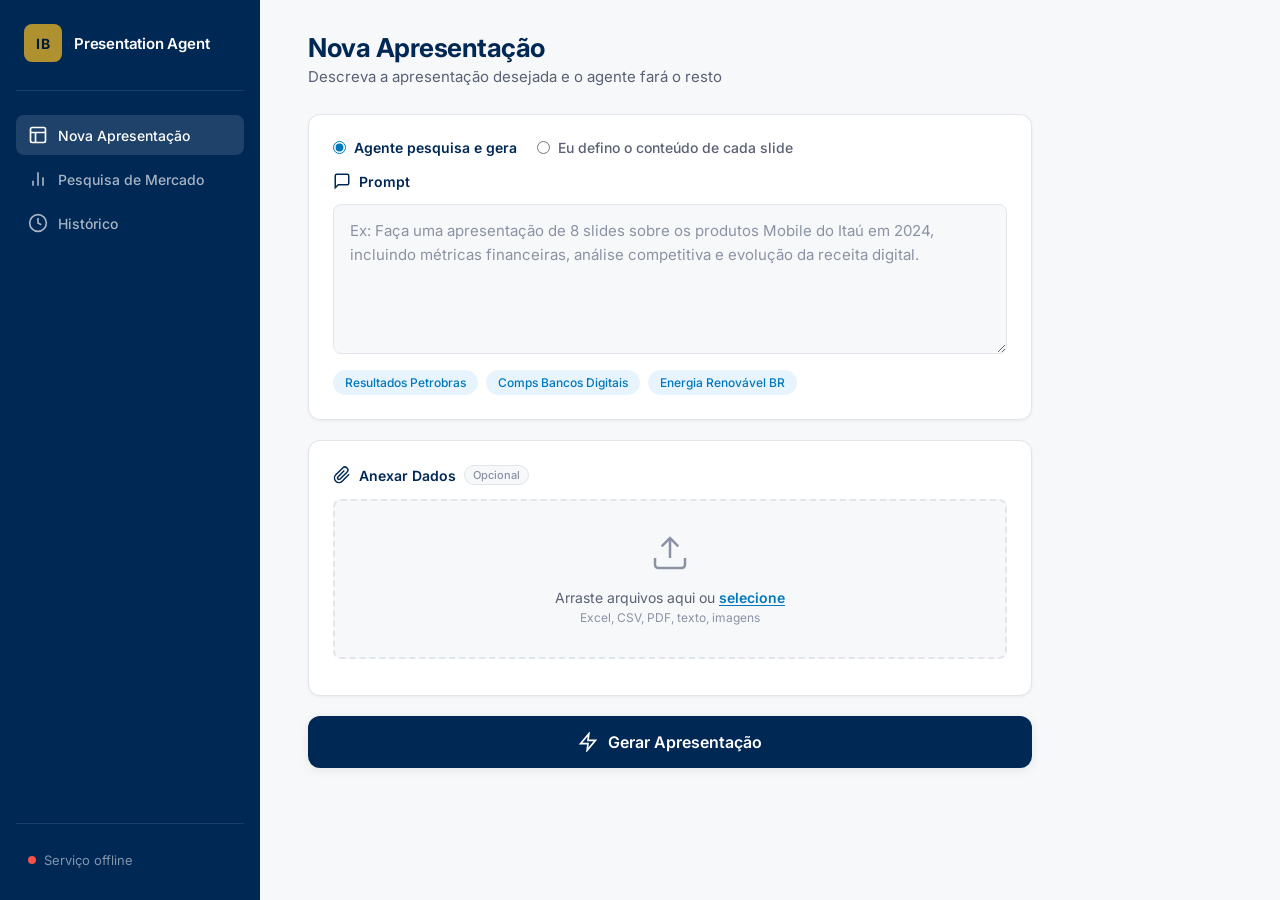
==== commit 583c13fd: "feat(frontend): unificar modo slides na Nova Apresentação com toggle - Remove item separado 'Apresen" ====
--- a/frontend-for-github/index.html
+++ b/frontend-for-github/index.html
@@ -22,10 +22,6 @@
           <svg width="20" height="20" viewBox="0 0 24 24" fill="none" stroke="currentColor" stroke-width="2"><rect x="3" y="3" width="18" height="18" rx="2"/><path d="M3 9h18M9 21V9"/></svg>
           Nova Apresentação
         </a>
-        <a href="#" class="nav-item" id="nav-slides-prompt">
-          <svg width="20" height="20" viewBox="0 0 24 24" fill="none" stroke="currentColor" stroke-width="2"><path d="M14 2H6a2 2 0 0 0-2 2v16a2 2 0 0 0 2 2h12a2 2 0 0 0 2-2V8z"/><polyline points="14 2 14 8 20 8"/><line x1="16" y1="13" x2="8" y2="13"/><line x1="16" y1="17" x2="8" y2="17"/><polyline points="10 9 9 9 8 9"/></svg>
-          Apresentação por Slides
-        </a>
         <a href="#" class="nav-item" id="nav-market-research">
           <svg width="20" height="20" viewBox="0 0 24 24" fill="none" stroke="currentColor" stroke-width="2"><line x1="18" y1="20" x2="18" y2="10"/><line x1="12" y1="20" x2="12" y2="4"/><line x1="6" y1="20" x2="6" y2="14"/></svg>
           Pesquisa de Mercado
@@ -60,21 +56,34 @@
         <div class="view-content view-presentation" id="view-presentation">
         <!-- Prompt Section -->
         <section class="card prompt-card">
+          <div class="prompt-mode-toggle">
+            <label class="mode-option">
+              <input type="radio" name="presentation-mode" value="agent" checked>
+              <span>Agente pesquisa e gera</span>
+            </label>
+            <label class="mode-option">
+              <input type="radio" name="presentation-mode" value="slides">
+              <span>Eu defino o conteúdo de cada slide</span>
+            </label>
+          </div>
           <label class="card-label">
             <svg width="18" height="18" viewBox="0 0 24 24" fill="none" stroke="currentColor" stroke-width="2"><path d="M21 15a2 2 0 0 1-2 2H7l-4 4V5a2 2 0 0 1 2-2h14a2 2 0 0 1 2 2z"/></svg>
-            Prompt
+            <span id="prompt-label-text">Prompt</span>
           </label>
           <textarea
             id="prompt-input"
             class="prompt-textarea"
             placeholder="Ex: Faça uma apresentação de 8 slides sobre os produtos Mobile do Itaú em 2024, incluindo métricas financeiras, análise competitiva e evolução da receita digital."
             rows="5"
+            data-placeholder-agent="Ex: Faça uma apresentação de 8 slides sobre os produtos Mobile do Itaú em 2024, incluindo métricas financeiras, análise competitiva e evolução da receita digital."
+            data-placeholder-slides="SLIDE 1 — COVER&#10;Headline: Título da Apresentação&#10;Subheadline: Subtítulo&#10;Strictly Confidential — Mês Ano&#10;&#10;SLIDE 2 — NOME DO SLIDE&#10;Headline: Título&#10;Body: Parágrafos e bullets...&#10;&#10;SLIDE 3 — COMPARATIVO&#10;Headline: Título&#10;Left column: item A, B...&#10;Right column: item C, D..."
           ></textarea>
-          <div class="prompt-hints">
+          <div class="prompt-hints" id="prompt-hints">
             <span class="hint" data-prompt="Faça uma apresentação de 8 slides sobre os resultados financeiros da Petrobras em 2024">Resultados Petrobras</span>
             <span class="hint" data-prompt="Crie uma apresentação de 6 slides comparando os bancos digitais no Brasil: Nubank, Inter e C6 Bank">Comps Bancos Digitais</span>
             <span class="hint" data-prompt="Apresentação de 10 slides sobre o mercado de energia renovável no Brasil, com foco em eólica e solar">Energia Renovável BR</span>
           </div>
+          <p class="prompt-hint-text hidden" id="slides-mode-hint">Defina cada slide com Headline, Body, Left/Right column ou tabelas (Term | Detail).</p>
         </section>
 
         <!-- File Upload Section -->
@@ -102,27 +111,6 @@
           <svg width="20" height="20" viewBox="0 0 24 24" fill="none" stroke="currentColor" stroke-width="2"><polygon points="13 2 3 14 12 14 11 22 21 10 12 10"/></svg>
           Gerar Apresentação
         </button>
-        </div>
-
-        <!-- View: Apresentação por Slides -->
-        <div class="view-content view-slides-prompt hidden" id="view-slides-prompt">
-          <section class="card prompt-card">
-            <label class="card-label">
-              <svg width="18" height="18" viewBox="0 0 24 24" fill="none" stroke="currentColor" stroke-width="2"><path d="M14 2H6a2 2 0 0 0-2 2v16a2 2 0 0 0 2 2h12a2 2 0 0 0 2-2V8z"/><polyline points="14 2 14 8 20 8"/><line x1="16" y1="13" x2="8" y2="13"/><line x1="16" y1="17" x2="8" y2="17"/><polyline points="10 9 9 9 8 9"/></svg>
-              Conteúdo dos Slides
-            </label>
-            <textarea
-              id="slides-prompt-input"
-              class="prompt-textarea"
-              placeholder="SLIDE 1 — COVER&#10;Headline: Título da Apresentação&#10;Subheadline: Subtítulo descritivo&#10;Strictly Confidential — Mês Ano&#10;&#10;SLIDE 2 — NOME DO SLIDE&#10;Headline: Título do slide&#10;Body: Parágrafos e bullets com o conteúdo...&#10;&#10;SLIDE 3 — COMPARATIVO&#10;Headline: Título&#10;Left column: item A, item B...&#10;Right column: item C, item D..."
-              rows="12"
-            ></textarea>
-            <p class="prompt-hint-text">Defina cada slide com Headline, Subheadline, Body, Left/Right column, ou tabelas (Term | Detail).</p>
-          </section>
-          <button class="generate-btn" id="slides-generate-btn">
-            <svg width="20" height="20" viewBox="0 0 24 24" fill="none" stroke="currentColor" stroke-width="2"><polygon points="13 2 3 14 12 14 11 22 21 10 12 10"/></svg>
-            Gerar Apresentação
-          </button>
         </div>
 
         <!-- View: Pesquisa de Mercado -->
--- a/frontend-for-github/style.css
+++ b/frontend-for-github/style.css
@@ -163,6 +163,34 @@
 }
 .hint:hover { background: var(--blue); color: white; }
 
+.prompt-mode-toggle {
+  display: flex;
+  gap: 20px;
+  margin-bottom: 16px;
+  flex-wrap: wrap;
+}
+
+.mode-option {
+  display: flex;
+  align-items: center;
+  gap: 8px;
+  font-size: 14px;
+  font-weight: 500;
+  color: var(--text-secondary);
+  cursor: pointer;
+  user-select: none;
+}
+
+.mode-option input {
+  accent-color: var(--blue);
+  cursor: pointer;
+}
+
+.mode-option:has(input:checked) {
+  color: var(--navy);
+  font-weight: 600;
+}
+
 .prompt-hint-text {
   font-size: 13px; color: var(--text-muted);
   margin-top: 12px; line-height: 1.5;
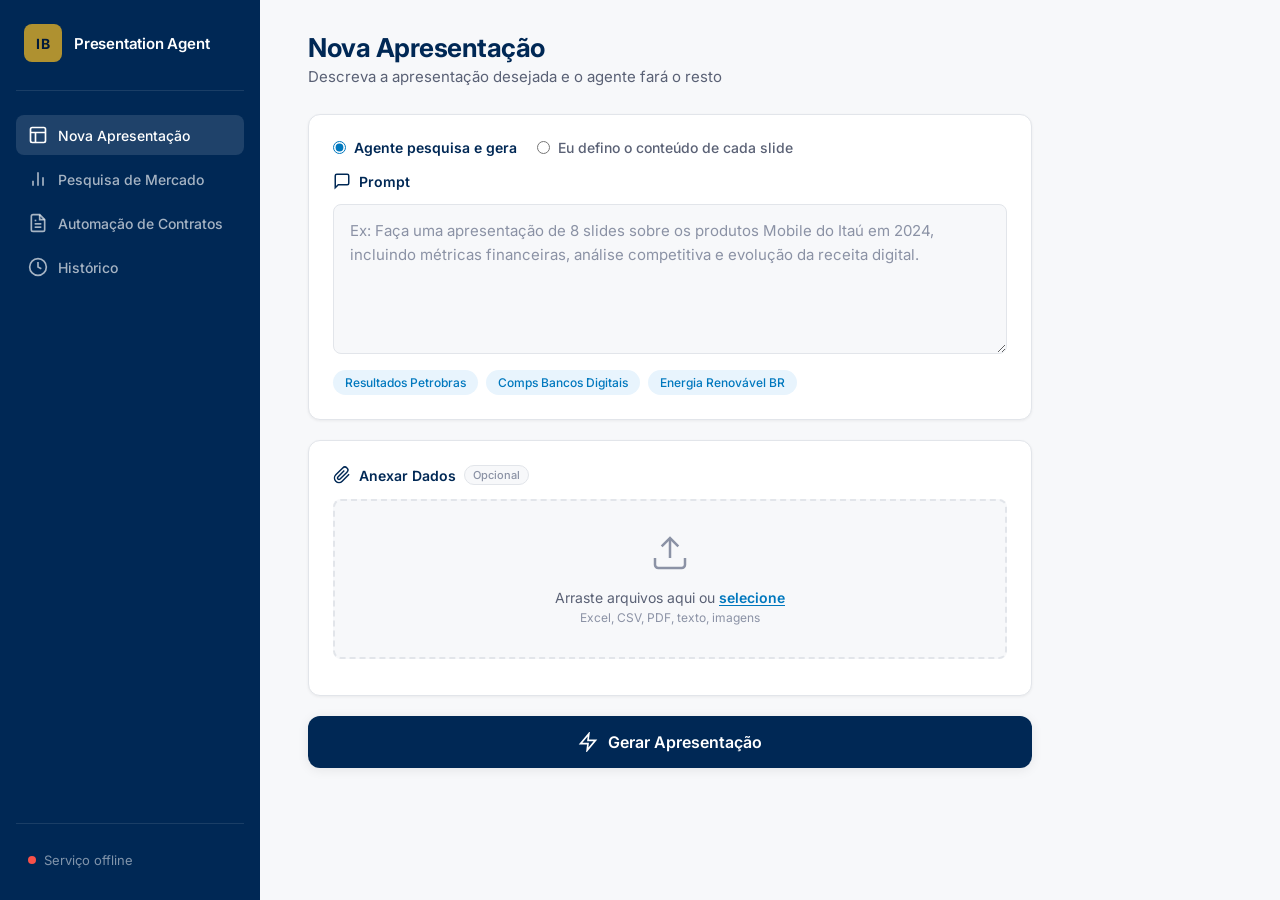
==== commit b0a3d450: "feat: Automação de Contratos no frontend - nova view e integração com webhook Made-with: Cursor" ====
--- a/frontend-for-github/index.html
+++ b/frontend-for-github/index.html
@@ -26,6 +26,10 @@
           <svg width="20" height="20" viewBox="0 0 24 24" fill="none" stroke="currentColor" stroke-width="2"><line x1="18" y1="20" x2="18" y2="10"/><line x1="12" y1="20" x2="12" y2="4"/><line x1="6" y1="20" x2="6" y2="14"/></svg>
           Pesquisa de Mercado
         </a>
+        <a href="#" class="nav-item" id="nav-contracts">
+          <svg width="20" height="20" viewBox="0 0 24 24" fill="none" stroke="currentColor" stroke-width="2"><path d="M14 2H6a2 2 0 0 0-2 2v16a2 2 0 0 0 2 2h12a2 2 0 0 0 2-2V8z"/><polyline points="14 2 14 8 20 8"/><line x1="16" y1="13" x2="8" y2="13"/><line x1="16" y1="17" x2="8" y2="17"/><polyline points="10 9 9 9 8 9"/></svg>
+          Automação de Contratos
+        </a>
         <a href="#" class="nav-item" id="nav-history">
           <svg width="20" height="20" viewBox="0 0 24 24" fill="none" stroke="currentColor" stroke-width="2"><circle cx="12" cy="12" r="10"/><polyline points="12 6 12 12 16 14"/></svg>
           Histórico
@@ -111,6 +115,50 @@
           <svg width="20" height="20" viewBox="0 0 24 24" fill="none" stroke="currentColor" stroke-width="2"><polygon points="13 2 3 14 12 14 11 22 21 10 12 10"/></svg>
           Gerar Apresentação
         </button>
+        </div>
+
+        <!-- View: Automação de Contratos -->
+        <div class="view-content view-contracts hidden" id="view-contracts">
+          <section class="card prompt-card">
+            <label class="card-label">
+              <svg width="18" height="18" viewBox="0 0 24 24" fill="none" stroke="currentColor" stroke-width="2"><path d="M14 2H6a2 2 0 0 0-2 2v16a2 2 0 0 0 2 2h12a2 2 0 0 0 2-2V8z"/><polyline points="14 2 14 8 20 8"/><line x1="16" y1="13" x2="8" y2="13"/><line x1="16" y1="17" x2="8" y2="17"/></svg>
+              ID do Template (Google Drive)
+            </label>
+            <input
+              type="text"
+              id="contract-template-id"
+              class="prompt-textarea"
+              placeholder="Ex: 1abc123xyz... (ID do documento no Google Drive)"
+              style="min-height: 44px; resize: none;"
+            >
+            <div class="contract-format-toggle" style="margin-top: 1rem;">
+              <label class="mode-option">
+                <input type="radio" name="contract-format" value="google_docs" checked>
+                <span>Google Docs</span>
+              </label>
+              <label class="mode-option">
+                <input type="radio" name="contract-format" value="word">
+                <span>Word (.docx)</span>
+              </label>
+            </div>
+          </section>
+          <section class="card prompt-card">
+            <label class="card-label">
+              <svg width="18" height="18" viewBox="0 0 24 24" fill="none" stroke="currentColor" stroke-width="2"><path d="M20 21v-2a4 4 0 0 0-4-4H8a4 4 0 0 0-4 4v2"/><circle cx="12" cy="7" r="4"/></svg>
+              Dados do Cliente
+            </label>
+            <div class="contract-fields" style="display: flex; flex-direction: column; gap: 0.75rem;">
+              <input type="text" id="contract-cliente-nome" placeholder="Nome completo *" required>
+              <input type="email" id="contract-cliente-email" placeholder="Email *" required>
+              <input type="text" id="contract-empresa" placeholder="Empresa">
+              <input type="text" id="contract-cpf-cnpj" placeholder="CPF/CNPJ">
+              <input type="text" id="contract-endereco" placeholder="Endereço">
+            </div>
+          </section>
+          <button class="generate-btn" id="contract-generate-btn">
+            <svg width="20" height="20" viewBox="0 0 24 24" fill="none" stroke="currentColor" stroke-width="2"><polygon points="13 2 3 14 12 14 11 22 21 10 12 10"/></svg>
+            Gerar Minuta
+          </button>
         </div>
 
         <!-- View: Pesquisa de Mercado -->
@@ -209,6 +257,16 @@
               Editar Dados (Sheets)
             </button>
           </div>
+          <div class="result-actions hidden" id="result-actions-contracts">
+            <button class="download-btn" id="open-contract-doc-btn">
+              <svg width="20" height="20" viewBox="0 0 24 24" fill="none" stroke="currentColor" stroke-width="2"><rect x="2" y="3" width="20" height="14" rx="2"/><path d="M8 21h8"/><path d="M12 17v4"/></svg>
+              Abrir Documento
+            </button>
+            <button class="download-btn sheets-btn" id="open-contract-download-btn" style="display:none;">
+              <svg width="20" height="20" viewBox="0 0 24 24" fill="none" stroke="currentColor" stroke-width="2"><path d="M21 15v4a2 2 0 0 1-2 2H5a2 2 0 0 1-2-2v-4"/><polyline points="7 10 12 15 17 10"/><line x1="12" y1="15" x2="12" y2="3"/></svg>
+              Baixar .docx
+            </button>
+          </div>
           <div class="result-actions hidden" id="result-actions-research">
             <button class="download-btn" id="open-research-sheets-btn">
               <svg width="20" height="20" viewBox="0 0 24 24" fill="none" stroke="currentColor" stroke-width="2"><rect x="3" y="3" width="18" height="18" rx="2"/><path d="M3 9h18"/><path d="M3 15h18"/><path d="M9 3v18"/></svg>
--- a/frontend-for-github/style.css
+++ b/frontend-for-github/style.css
@@ -196,6 +196,10 @@
   margin-top: 12px; line-height: 1.5;
 }
 
+.contract-fields input { width: 100%; padding: 10px 14px; border: 1px solid var(--border); border-radius: var(--radius-sm); font-size: 14px; font-family: inherit; transition: border-color var(--transition); }
+.contract-fields input:focus { outline: none; border-color: var(--blue); }
+.contract-fields input::placeholder { color: var(--text-muted); }
+
 .research-options { display: flex; gap: 24px; margin-top: 16px; flex-wrap: wrap; }
 .research-option { flex: 1; min-width: 160px; }
 .research-option label {
